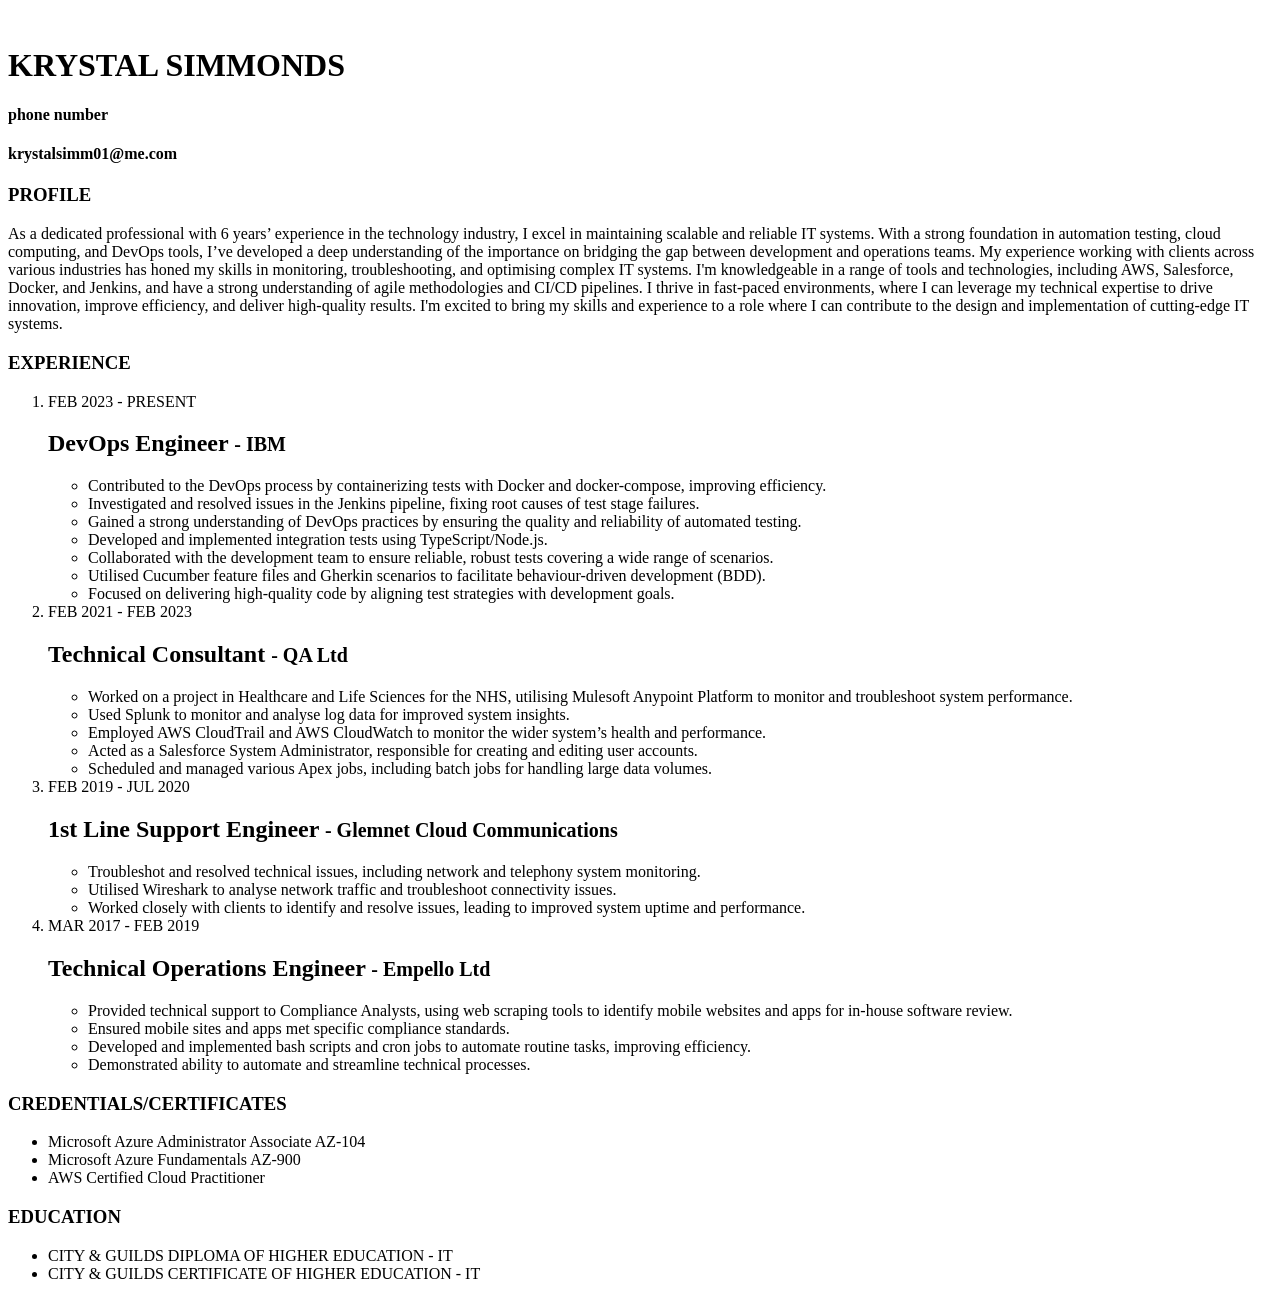
==== html/index.html @ 5d4556ec "Created directories for html, css and js and moved files into them" ====
<!DOCTYPE html>
<html lang="en">
  <head>
    <meta charset="UTF-8" />
    <meta name="viewport" content="width=device-width, initial-scale=1.0" />
    <title>Krystal Simmonds Online</title>

    <link rel="stylesheet" href="style.css" />

    <link rel="preconnect" href="https://fonts.googleapis.com" />
    <link rel="preconnect" href="https://fonts.gstatic.com" crossorigin />
    <link
      href="https://fonts.googleapis.com/css2?family=Cinzel:wght@400..900&family=Playfair+Display:ital,wght@0,400..900;1,400..900&display=swap"
      rel="stylesheet"
    />
  </head>
  <div class="container">
    <body>
      <header id="header">
        <img id="header-img" src="" alt="" />
        <h1>KRYSTAL <span>SIMMONDS</span></h1>
        <h4 id="phone-num">phone number</h4>
        <h4 id="email">krystalsimm01@me.com</h4>
      </header>

      <section id="profile-section">
        <h3 id="section-header">PROFILE</h3>
        <p>
          As a dedicated professional with 6 years’ experience in the technology
          industry, I excel in maintaining scalable and reliable IT systems.
          With a strong foundation in automation testing, cloud computing, and
          DevOps tools, I’ve developed a deep understanding of the importance on
          bridging the gap between development and operations teams. My
          experience working with clients across various industries has honed my
          skills in monitoring, troubleshooting, and optimising complex IT
          systems. I'm knowledgeable in a range of tools and technologies,
          including AWS, Salesforce, Docker, and Jenkins, and have a strong
          understanding of agile methodologies and CI/CD pipelines. I thrive in
          fast-paced environments, where I can leverage my technical expertise
          to drive innovation, improve efficiency, and deliver high-quality
          results. I'm excited to bring my skills and experience to a role where
          I can contribute to the design and implementation of cutting-edge IT
          systems.
        </p>
      </section>

      <section id="experience-section">
        <h3 id="section-header">EXPERIENCE</h3>
        <ol>
          <li>
            <time datetime="2023 - Present">FEB 2023 - PRESENT</time>
            <div>
              <h2>DevOps Engineer <small>- IBM</small></h2>
              <ul>
                <li>
                  Contributed to the DevOps process by containerizing tests with
                  Docker and docker-compose, improving efficiency.
                </li>
                <li>
                  Investigated and resolved issues in the Jenkins pipeline,
                  fixing root causes of test stage failures.
                </li>
                <li>
                  Gained a strong understanding of DevOps practices by ensuring
                  the quality and reliability of automated testing.
                </li>
                <li>
                  Developed and implemented integration tests using
                  TypeScript/Node.js.
                </li>
                <li>
                  Collaborated with the development team to ensure reliable,
                  robust tests covering a wide range of scenarios.
                </li>
                <li>
                  Utilised Cucumber feature files and Gherkin scenarios to
                  facilitate behaviour-driven development (BDD).
                </li>
                <li>
                  Focused on delivering high-quality code by aligning test
                  strategies with development goals.
                </li>
              </ul>
            </div>
          </li>
          <li>
            <time datetime="2021 - 2023">FEB 2021 - FEB 2023</time>
            <div>
              <h2>Technical Consultant <small>- QA Ltd</small></h2>
              <ul>
                <li>
                  Worked on a project in Healthcare and Life Sciences for the
                  NHS, utilising Mulesoft Anypoint Platform to monitor and
                  troubleshoot system performance.
                </li>
                <li>
                  Used Splunk to monitor and analyse log data for improved
                  system insights.
                </li>
                <li>
                  Employed AWS CloudTrail and AWS CloudWatch to monitor the
                  wider system’s health and performance.
                </li>
                <li>
                  Acted as a Salesforce System Administrator, responsible for
                  creating and editing user accounts.
                </li>
                <li>
                  Scheduled and managed various Apex jobs, including batch jobs
                  for handling large data volumes.
                </li>
              </ul>
            </div>
          </li>
          <li>
            <time datetime="2019 - 2020">FEB 2019 - JUL 2020</time>
            <div>
              <h2>
                1st Line Support Engineer
                <small>- Glemnet Cloud Communications</small>
              </h2>
              <ul>
                <li>
                  Troubleshot and resolved technical issues, including network
                  and telephony system monitoring.
                </li>
                <li>
                  Utilised Wireshark to analyse network traffic and troubleshoot
                  connectivity issues.
                </li>
                <li>
                  Worked closely with clients to identify and resolve issues,
                  leading to improved system uptime and performance.
                </li>
              </ul>
            </div>
          </li>
          <li>
            <time datetime="2017 - 2019">MAR 2017 - FEB 2019</time>
            <div>
              <h2>
                Technical Operations Engineer <small>- Empello Ltd</small>
              </h2>
              <ul>
                <li>
                  Provided technical support to Compliance Analysts, using web
                  scraping tools to identify mobile websites and apps for
                  in-house software review.
                </li>
                <li>
                  Ensured mobile sites and apps met specific compliance
                  standards.
                </li>
                <li>
                  Developed and implemented bash scripts and cron jobs to
                  automate routine tasks, improving efficiency.
                </li>
                <li>
                  Demonstrated ability to automate and streamline technical
                  processes.
                </li>
              </ul>
            </div>
          </li>
        </ol>
      </section>

      <section id="certification-section">
        <h3 id="section-header">CREDENTIALS/CERTIFICATES</h3>
        <ul>
          <li>Microsoft Azure Administrator Associate AZ-104</li>
          <li>Microsoft Azure Fundamentals AZ-900</li>
          <li>AWS Certified Cloud Practitioner</li>
        </ul>
      </section>

      <section id="education-section">
        <h3 id="section-header">EDUCATION</h3>
        <ul>
          <li>CITY & GUILDS DIPLOMA OF HIGHER EDUCATION - IT</li>
          <li>CITY & GUILDS CERTIFICATE OF HIGHER EDUCATION - IT</li>
        </ul>
      </section>
    </body>
  </div>
</html>
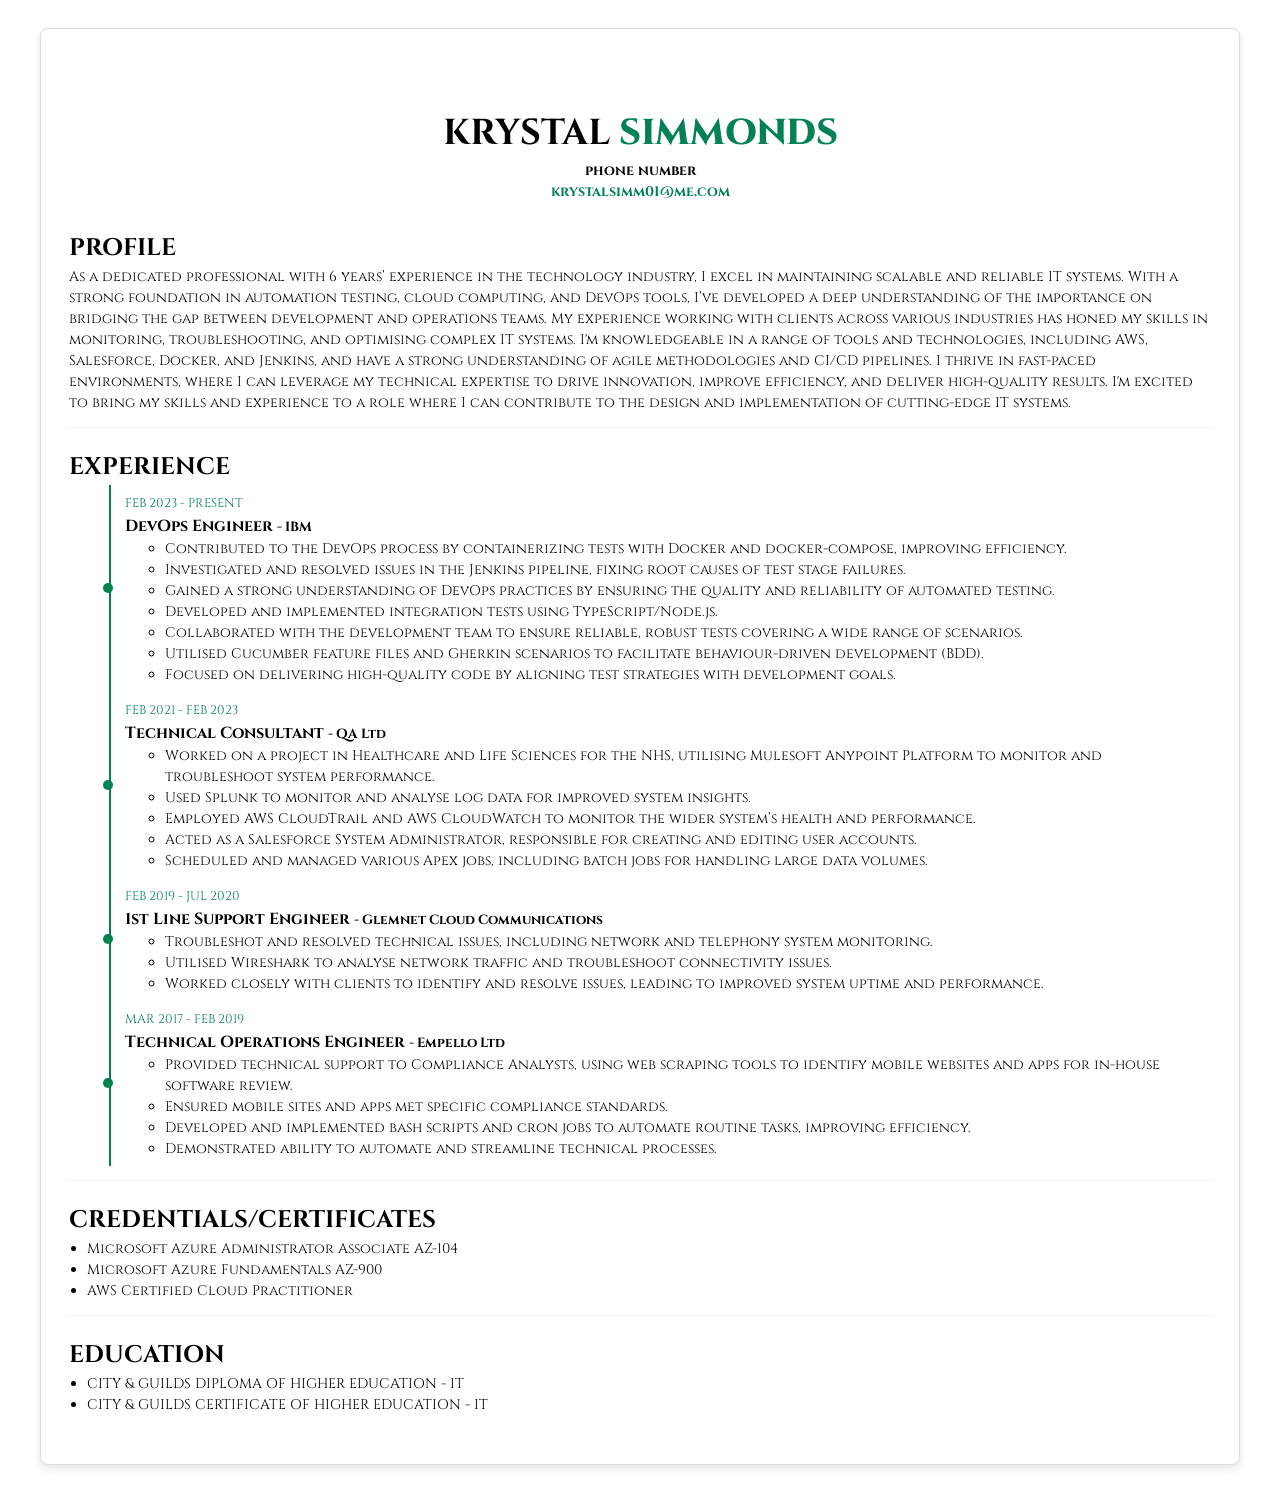
==== commit 88c15b49: "Made changes to CSS so all bullet points looked the same" ====
--- a/html/index.html
+++ b/html/index.html
@@ -5,7 +5,7 @@
     <meta name="viewport" content="width=device-width, initial-scale=1.0" />
     <title>Krystal Simmonds Online</title>
 
-    <link rel="stylesheet" href="style.css" />
+    <link rel="stylesheet" href="../css/style.css" />
 
     <link rel="preconnect" href="https://fonts.googleapis.com" />
     <link rel="preconnect" href="https://fonts.gstatic.com" crossorigin />
@@ -167,7 +167,7 @@
 
       <section id="certification-section">
         <h3 id="section-header">CREDENTIALS/CERTIFICATES</h3>
-        <ul>
+        <ul id="round-bullet-points">
           <li>Microsoft Azure Administrator Associate AZ-104</li>
           <li>Microsoft Azure Fundamentals AZ-900</li>
           <li>AWS Certified Cloud Practitioner</li>
@@ -176,11 +176,12 @@
 
       <section id="education-section">
         <h3 id="section-header">EDUCATION</h3>
-        <ul>
+        <ul id="round-bullet-points">
           <li>CITY & GUILDS DIPLOMA OF HIGHER EDUCATION - IT</li>
           <li>CITY & GUILDS CERTIFICATE OF HIGHER EDUCATION - IT</li>
         </ul>
       </section>
     </body>
   </div>
+  <script src="../js/script.js"></script>
 </html>
--- a/css/style.css
+++ b/css/style.css
@@ -0,0 +1,120 @@
+/* Global Reset */
+*,
+*::before,
+*::after {
+  box-sizing: border-box;
+}
+
+* {
+  margin: 0;
+}
+
+body {
+  font-family: 'Cinzel', serif;
+  line-height: 1.5;
+  -webkit-font-smoothing: antialiased;
+  display: flex;
+  flex-direction: column;
+  justify-content: flex-start; /* Allow natural content flow */
+  align-items: center;
+  margin: 0;
+  padding: 0;
+}
+
+html {
+  font-size: 14px;
+  height: auto; /* Allow content height to adjust naturally */
+  overflow-x: hidden; /* Prevent horizontal scrolling */
+}
+
+.container {
+  border: 1px solid #ddd; /* Define the border for the entire content */
+  border-radius: 8px; /* Add rounded corners */
+  padding: 2rem; /* Add inner spacing */
+  margin: 2rem auto; /* Center it with vertical margin */
+  max-width: 1200px; /* Limit the width */
+  background-color: #fff; /* Optional: Add a white background */
+  box-shadow: 0 4px 8px rgba(0, 0, 0, 0.1); /* Optional: Add a subtle shadow */
+}
+
+h2 {
+  font-size: 16px;
+}
+
+/* Header */
+header {
+  text-align: center;
+  padding: 2rem;
+}
+
+header h1 {
+  font-size: 36px;
+  font-weight: 700;
+}
+
+header span {
+  font-weight: 800;
+  color: #028152;
+}
+
+header #email {
+  color: #028152;
+}
+
+/* Remove borders from individual sections */
+section {
+  border: none;
+  margin-bottom: 1.5rem; /* Keep spacing between sections */
+  padding: 0;
+}
+
+/* Add separation between sections */
+section:not(:last-child) {
+  border-bottom: 1px solid #eee;
+  padding-bottom: 1rem;
+}
+
+#section-header {
+  font-size: 24px;
+}
+
+/* Experience Section */
+#experience-section ol {
+  list-style: none;
+}
+
+#experience-section ol > li {
+  border-left: 2px solid #028152;
+  padding: 0.5rem 0 0.5rem 1rem;
+  position: relative;
+}
+
+#experience-section ol > li::before {
+  content: ''; /* Keep bullet point circular */
+  position: absolute;
+  left: -8px;
+  top: 50%;
+  transform: translateY(-50%);
+  width: 10px;
+  height: 10px;
+  background-color: #028152;
+  border-radius: 50%;
+}
+
+time {
+  font-size: 0.9rem;
+  color: #028152;
+  margin-right: 0.5rem;
+}
+
+/* Certification Section */
+#certification-section ul {
+  padding-left: 1.3rem;
+  list-style: disc;
+}
+
+/* Education Section */
+#education-section ul {
+  padding-left: 1.3rem;
+  list-style: disc;
+}
